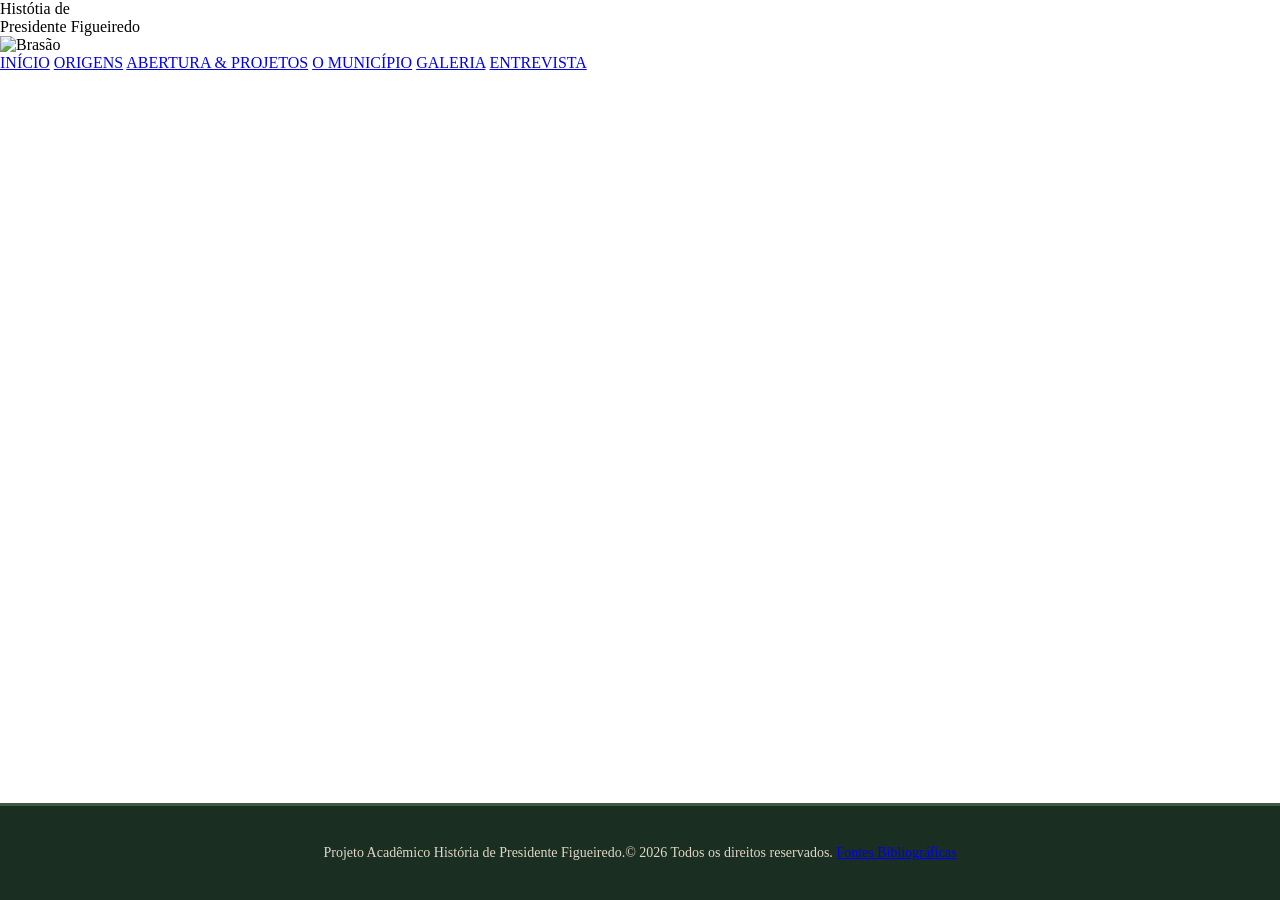
==== pages/abertura_projetos.html @ 4dc29504 "Criação_do_Projeto" ====
<!DOCTYPE html>
<html lang="pt-br">
<head>
    <meta charset="UTF-8">
    <meta name="viewport" content="width=device-width, initial-scale=1.0">
    <title>História PF</title>
    <link rel="stylesheet" href="/css/style.css">
</head>
<body>
    
    <!-- inicio da pagina -->
    <header>
        <div class="texto-topo1">Histótia de</div>
        <div class="texto-topo2">Presidente Figueiredo</div>
        <img class="Brasão-cidade" src="#" alt="Brasão">
        <div class="nav-topbar">
            <a href="/index.html">INÍCIO</a>
            <a href="/pages/origens.html">ORIGENS</a>
            <a class="active" href="#abertura_projetos">ABERTURA & PROJETOS</a>
            <a href="/pages/municipio.html">O MUNICÍPIO</a>
            <a href="/pages/galeria.html">GALERIA</a>
            <a href="/pages/entrevista.html">ENTREVISTA</a>
        </div>
    </header>

    <!--continuação do conteudo-->
    <main class="main-container">

    </main>
    
    <!--rodapé-->
    <footer class="footer-copyright">
        <div class="footer-conteudo">
            <p>Projeto Acadêmico História de Presidente Figueiredo.&copy; 2026 Todos os direitos reservados. <a href="/pages/bibliografia.html" target="_blank">Fontes Bibliográficas</a></p>
        </div>
    </footer>

</body>
</html>
---- css/style.css ----
body {
    margin: 0;
    display: flex;
    flex-direction: column;
    min-height: 100vh;
}

.main-container {
    flex: 1;
    padding: 1px;
}
.footer-copyright {
    background-color: #1a2e22;
    color: #e0d7c6;           
    padding: 5px 0;
    font-family: 'Georgia', serif;
    font-size: 14px;
    border-top: 3px solid #3d5a45;
    
}

.footer-conteudo {
   background-color: #1a2e22;
    color: #e0d7c6;
    padding: 20px;
    text-align: center;
}
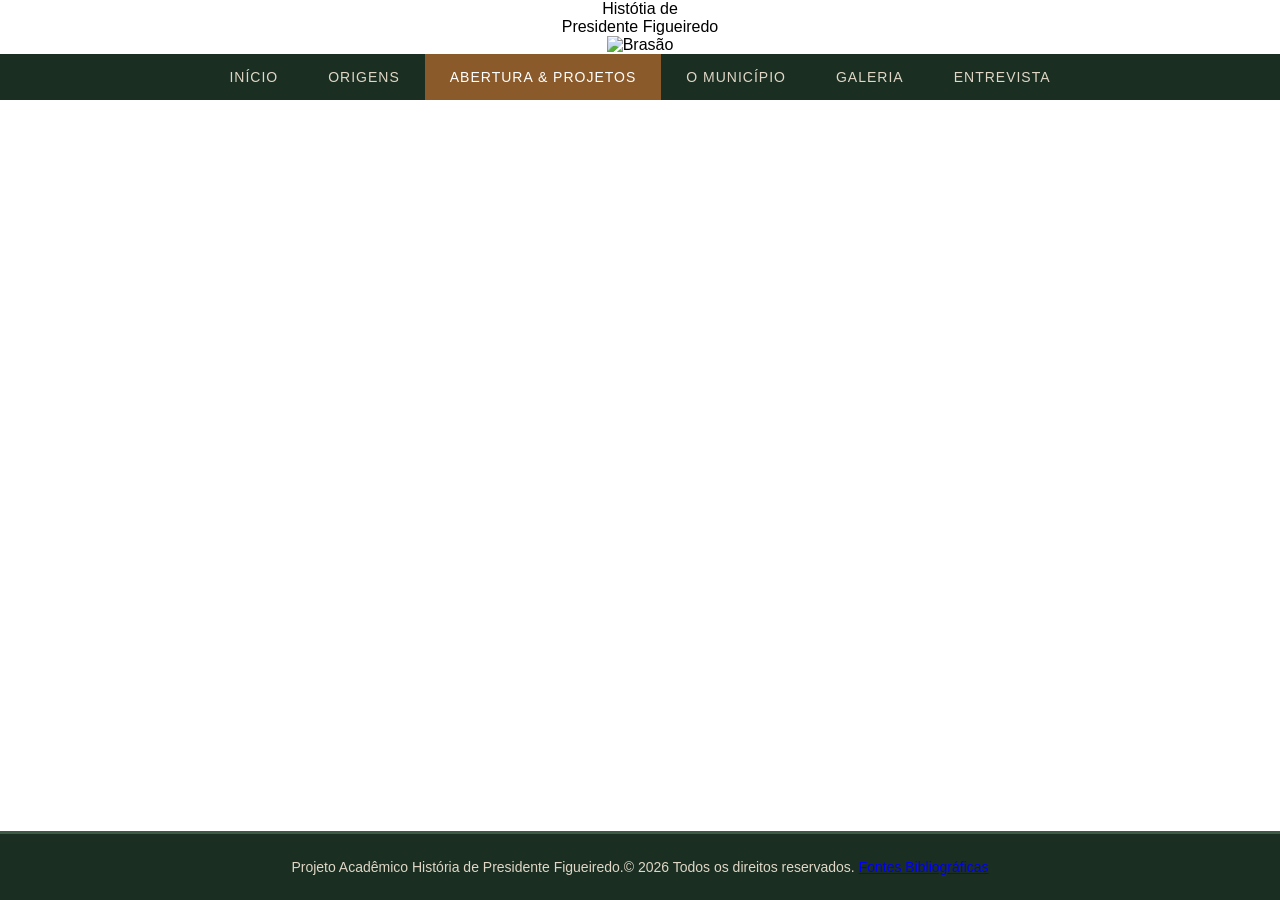
==== commit 068e5126: "alteração de todo o header e atualização no css" ====
--- a/pages/abertura_projetos.html
+++ b/pages/abertura_projetos.html
@@ -9,18 +9,21 @@
 <body>
     
     <!-- inicio da pagina -->
-    <header>
+    <header class="header-container">
+        
         <div class="texto-topo1">Histótia de</div>
         <div class="texto-topo2">Presidente Figueiredo</div>
         <img class="Brasão-cidade" src="#" alt="Brasão">
-        <div class="nav-topbar">
-            <a href="/index.html">INÍCIO</a>
-            <a href="/pages/origens.html">ORIGENS</a>
-            <a class="active" href="#abertura_projetos">ABERTURA & PROJETOS</a>
-            <a href="/pages/municipio.html">O MUNICÍPIO</a>
-            <a href="/pages/galeria.html">GALERIA</a>
-            <a href="/pages/entrevista.html">ENTREVISTA</a>
-        </div>
+        <nav class="barra-navegacao">
+            <ul class="links-paginas">
+                <li><a href="/index.html">INÍCIO</a></li>
+                <li><a href="/pages/origens.html">ORIGENS</a></li>
+                <li><a class="active" href="#A&P">ABERTURA & PROJETOS</a></li>
+                <li><a href="/pages/municipio.html">O MUNICÍPIO</a></li>
+                <li><a href="/pages/galeria.html">GALERIA</a></li>
+                <li><a href="/pages/entrevista.html">ENTREVISTA</a></li>
+            </ul>
+        </nav>
     </header>
 
     <!--continuação do conteudo-->
--- a/css/style.css
+++ b/css/style.css
@@ -1,9 +1,59 @@
+* {
+    margin: 0;
+    padding: 0;
+    box-sizing: border-box;
+    font-family: 'Segoe UI', Tahoma, Geneva, Verdana, sans-serif;
+}
+
 body {
     margin: 0;
     display: flex;
     flex-direction: column;
     min-height: 100vh;
 }
+
+/* header */
+.header-container {
+    text-align: center;
+}
+.barra-navegacao {
+    background-color: #1a2e22;
+    padding: 0;
+    width: 100%;
+}
+
+.links-paginas {
+    
+    list-style: none;
+    margin: 0;
+    padding: 0;
+    display: flex;
+    justify-content: center;
+    align-items: center;
+}
+
+.links-paginas li a {
+    display: block;
+    padding: 15px 25px;
+    color: #e0d7c6;
+    text-decoration: none;
+    font-family: 'Segoe UI', Arial, sans-serif;
+    font-weight: 500;
+    font-size: 14px;
+    letter-spacing: 1px;
+    transition: background 0.3s, color 0.3s;
+}
+
+.links-paginas li a:hover {
+    background-color: #2d4a36;
+    color: #ffffff;
+}
+
+.active {
+    background-color: #8b5a2b !important;
+    color: #ffffff !important;
+}
+
 
 .main-container {
     flex: 1;
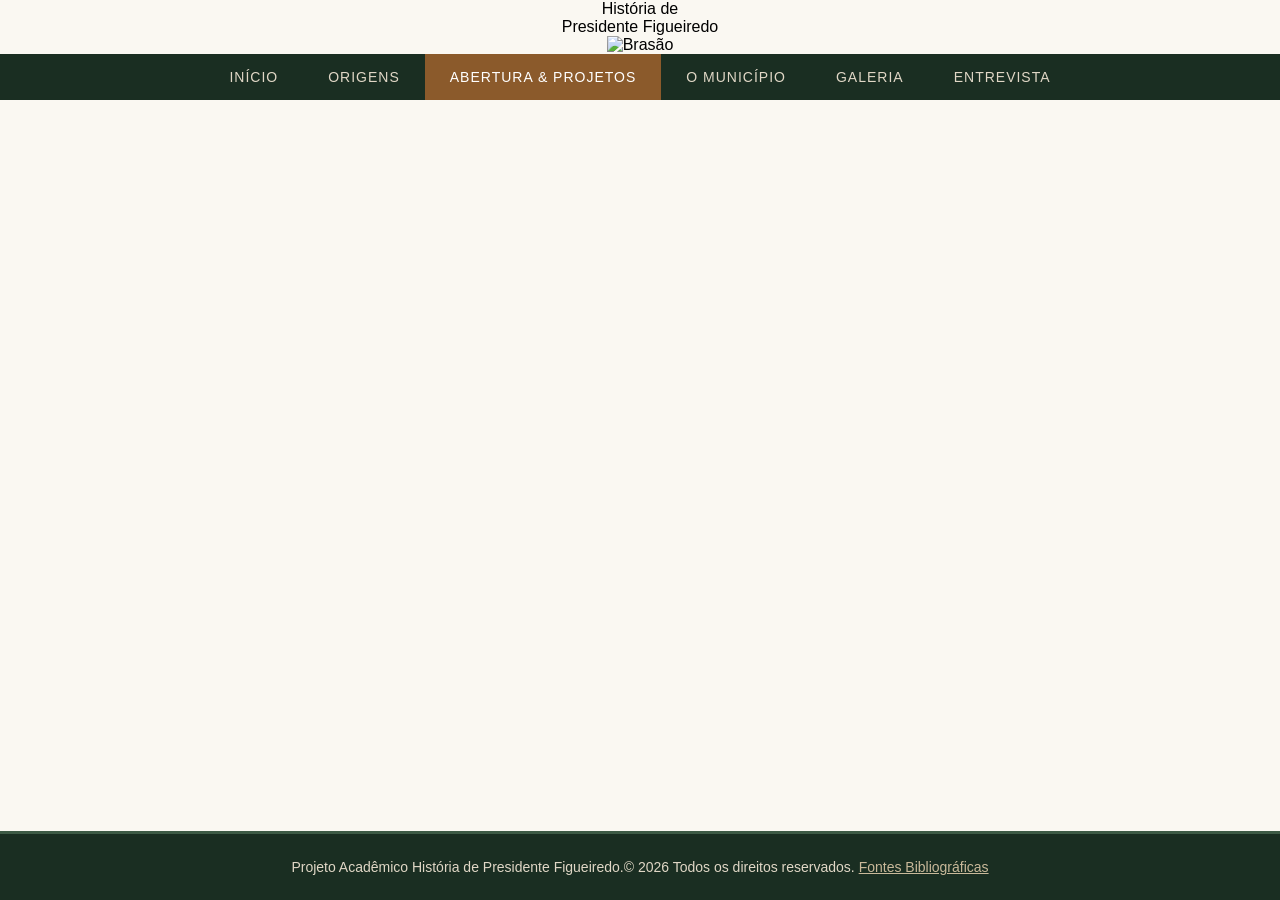
==== commit de8f163f: "modificação do html, e comentarios" ====
--- a/pages/abertura_projetos.html
+++ b/pages/abertura_projetos.html
@@ -11,7 +11,7 @@
     <!-- inicio da pagina -->
     <header class="header-container">
         
-        <div class="texto-topo1">Histótia de</div>
+        <div class="texto-topo1">História de</div>
         <div class="texto-topo2">Presidente Figueiredo</div>
         <img class="Brasão-cidade" src="#" alt="Brasão">
         <nav class="barra-navegacao">
--- a/css/style.css
+++ b/css/style.css
@@ -5,17 +5,27 @@
     font-family: 'Segoe UI', Tahoma, Geneva, Verdana, sans-serif;
 }
 
+:root {
+    --bg-color: #FAF8F2;
+    --text-dark: #1A1A1A;
+    --line-color: #384C3E;
+    --icon-bg: #E3D1BA;
+    --node-inner: #A4694D;
+}
+
 body {
     margin: 0;
     display: flex;
     flex-direction: column;
     min-height: 100vh;
-}
-
-/* header */
+    background-color: var(--bg-color);
+}
+
+/* ── HEADER ── */
 .header-container {
     text-align: center;
 }
+
 .barra-navegacao {
     background-color: #1a2e22;
     padding: 0;
@@ -23,7 +33,6 @@
 }
 
 .links-paginas {
-    
     list-style: none;
     margin: 0;
     padding: 0;
@@ -37,7 +46,6 @@
     padding: 15px 25px;
     color: #e0d7c6;
     text-decoration: none;
-    font-family: 'Segoe UI', Arial, sans-serif;
     font-weight: 500;
     font-size: 14px;
     letter-spacing: 1px;
@@ -54,24 +62,316 @@
     color: #ffffff !important;
 }
 
-
+/* ── MAIN ── */
 .main-container {
     flex: 1;
-    padding: 1px;
-}
+}
+
+/* ── HERO ── */
+.secao-inicial {
+    background-image: url('/img/imagem-cidade.jpeg');
+    background-size: cover;
+    background-position: center;
+    background-attachment: fixed;
+    min-height: 500px;
+    position: relative;
+    color: #ffffff;
+}
+
+.overlay {
+    background-color: rgba(0, 0, 0, 0.5);
+    width: 100%;
+    height: 100%;
+    min-height: 500px;
+    display: flex;
+    align-items: center;
+    justify-content: center;
+}
+
+.conteudo-secao {
+    text-align: center;
+    max-width: 800px;
+    padding: 20px;
+}
+
+.conteudo-secao h1 {
+    font-family: 'Georgia', serif;
+    font-size: 3rem;
+    margin-bottom: 10px;
+    letter-spacing: 2px;
+}
+
+.subtitulo {
+    font-size: 1.8rem;
+    font-weight: 300;
+    margin-bottom: 20px;
+}
+
+.descricao {
+    font-size: 1.1rem;
+    line-height: 1.6;
+    margin-bottom: 30px;
+    font-style: italic;
+}
+
+.botao-tour {
+    display: inline-block;
+    padding: 15px 35px;
+    background-color: #e0d7c6;
+    color: #1a2e22;
+    font-weight: bold;
+    border: none;
+    border-radius: 5px;
+    cursor: pointer;
+    transition: transform 0.3s, background 0.3s;
+}
+
+.botao-tour:hover {
+    background-color: #ffffff;
+    transform: scale(1.05);
+}
+
+/* ── SEÇÃO INTRO + LINHA DO TEMPO ── */
+.introducao-container {
+    display: flex;
+    flex-direction: row;
+    align-items: stretch;
+    gap: 0;
+    background-color: var(--bg-color);
+    padding: 40px 30px;
+    max-width: 1400px;
+    margin: 0 auto;
+    width: 100%;
+}
+
+/* Coluna 1 – Mapa */
+.mapa-img {
+    width: 29%;
+    flex-shrink: 0;
+    object-fit: contain;
+    align-self: center;
+}
+
+/* Coluna 2 – Texto */
+.bloco-texto {
+    flex: 1;
+    min-width: 0;
+    padding: 0 30px;
+    display: flex;
+    flex-direction: column;
+    justify-content: center;
+    border-left: 2px solid #d4c9b0;
+    border-right: 2px solid #d4c9b0;
+}
+
+.bloco-texto h2 {
+    font-family: 'Georgia', serif;
+    font-size: 1.6rem;
+    color: var(--line-color);
+    margin-bottom: 14px;
+}
+
+.bloco-texto p {
+    font-size: 0.95rem;
+    line-height: 1.75;
+    color: #3a3a3a;
+}
+
+/* Coluna 3 – Timeline */
+.timeline-container {
+    flex-shrink: 0;
+    width: 420px;
+    padding: 20px 20px 20px 30px;
+    display: flex;
+    flex-direction: column;
+    justify-content: center;
+    align-items: flex-start;
+    background-color: var(--bg-color);
+    color: var(--text-dark);
+}
+
+.timeline-title {
+    font-family: 'Georgia', serif;
+    font-size: 1.1rem;
+    font-weight: bold;
+    margin-bottom: 28px;
+    color: var(--line-color);
+}
+
+/* Linha do tempo – horizontal */
+.timeline {
+    display: flex;
+    flex-direction: row;
+    justify-content: space-between;
+    align-items: flex-start;
+    position: relative;
+    width: 100%;
+    padding-top: 0;
+}
+
+/* Linha conectora horizontal */
+.timeline-line {
+    position: absolute;
+    top: 40px;
+    left: 40px;
+    right: 40px;
+    width: auto;
+    height: 3px;
+    background-color: var(--line-color);
+    z-index: 1;
+}
+
+/* Cada item */
+.timeline-item {
+    display: flex;
+    flex-direction: column;
+    align-items: center;
+    position: relative;
+    z-index: 2;
+    width: 80px;
+    text-align: center;
+}
+
+/* Ícone circular */
+.timeline-icon {
+    width: 80px;
+    height: 80px;
+    background-color: var(--icon-bg);
+    border-radius: 50%;
+    display: flex;
+    justify-content: center;
+    align-items: center;
+    font-size: 32px;
+    flex-shrink: 0;
+    margin-bottom: 12px;
+}
+
+/* Nó na linha */
+.timeline-node {
+    width: 14px;
+    height: 14px;
+    background-color: var(--node-inner);
+    border: 4px solid var(--bg-color);
+    box-shadow: 0 0 0 3px var(--line-color);
+    border-radius: 50%;
+    margin-bottom: 12px;
+}
+
+/* Texto abaixo do nó */
+.timeline-content {
+    display: flex;
+    flex-direction: column;
+    align-items: center;
+}
+
+.timeline-date {
+    font-weight: bold;
+    font-size: 13px;
+    margin-bottom: 4px;
+    color: var(--line-color);
+}
+
+.timeline-text {
+    font-size: 12px;
+    line-height: 1.3;
+    color: #555;
+}
+
+/* ── FOOTER ── */
 .footer-copyright {
     background-color: #1a2e22;
-    color: #e0d7c6;           
+    color: #e0d7c6;
     padding: 5px 0;
     font-family: 'Georgia', serif;
     font-size: 14px;
     border-top: 3px solid #3d5a45;
-    
 }
 
 .footer-conteudo {
-   background-color: #1a2e22;
-    color: #e0d7c6;
     padding: 20px;
     text-align: center;
-}+}
+
+.footer-conteudo a {
+    color: #c9b99a;
+    text-decoration: underline;
+}
+
+/* ── RESPONSIVIDADE ── */
+@media (max-width: 1024px) {
+    .timeline-container {
+        width: 360px;
+    }
+}
+
+@media (max-width: 768px) {
+    .introducao-container {
+        flex-direction: column;
+        align-items: center;
+        padding: 30px 20px;
+        gap: 30px;
+    }
+
+    .mapa-img {
+        width: 180px;
+    }
+
+    .bloco-texto {
+        border-left: none;
+        border-right: none;
+        border-top: 2px solid #d4c9b0;
+        border-bottom: 2px solid #d4c9b0;
+        padding: 20px 0;
+    }
+
+    .timeline-container {
+        width: 100%;
+        padding: 0;
+        align-items: center;
+    }
+
+    .timeline-title {
+        text-align: center;
+    }
+
+    .timeline-line {
+        top: 40px;
+        left: 40px;
+        right: 40px;
+    }
+
+    .conteudo-secao h1 {
+        font-size: 2rem;
+    }
+
+    .subtitulo {
+        font-size: 1.3rem;
+    }
+}
+
+@media (max-width: 480px) {
+    .links-paginas {
+        flex-wrap: wrap;
+    }
+
+    .links-paginas li a {
+        padding: 10px 12px;
+        font-size: 12px;
+    }
+
+    .timeline-item {
+        width: 60px;
+    }
+
+    .timeline-icon {
+        width: 60px;
+        height: 60px;
+        font-size: 24px;
+    }
+
+    .timeline-line {
+        top: 30px;
+        left: 30px;
+        right: 30px;
+    }
+}
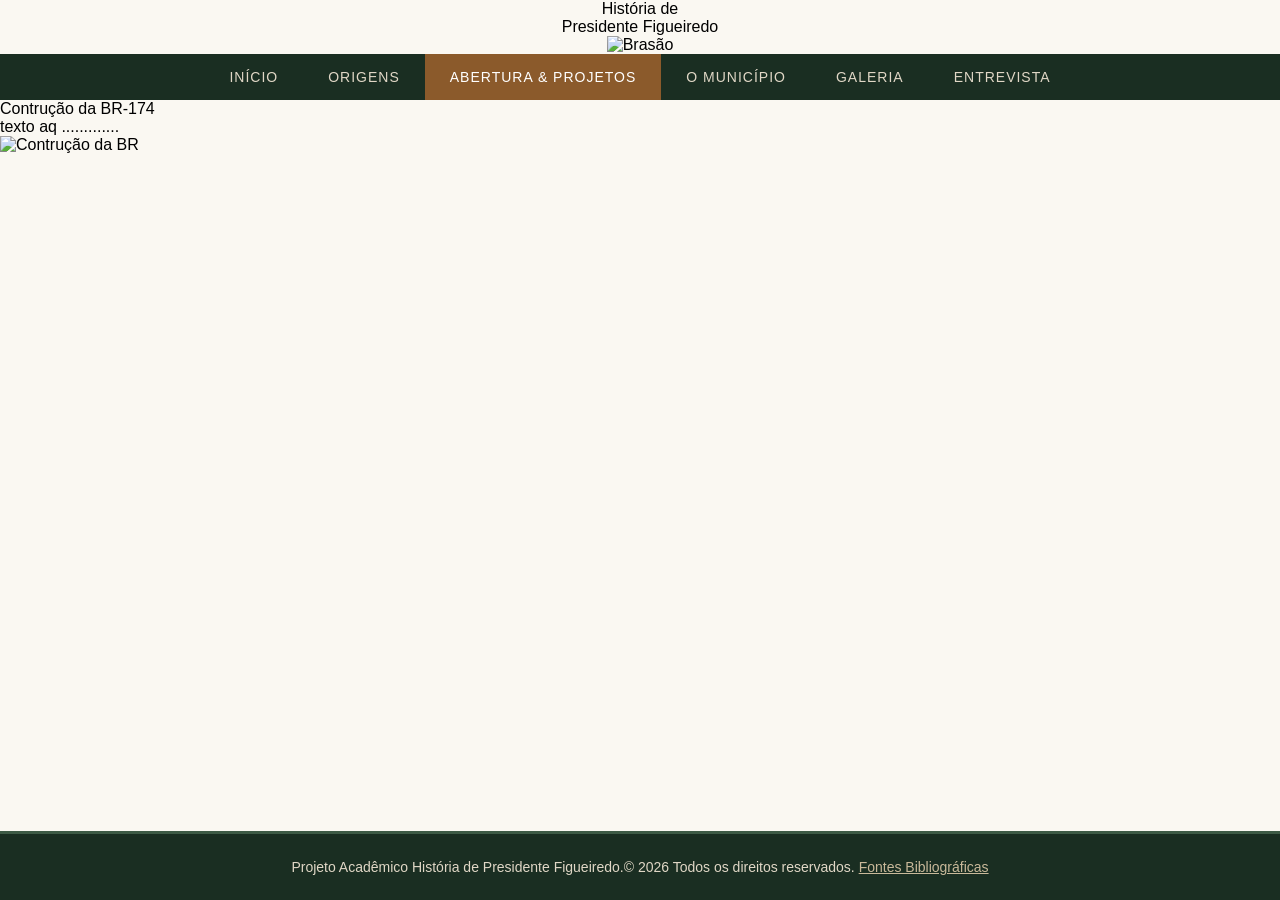
==== commit cfc70430: "modificação index e origens" ====
--- a/pages/abertura_projetos.html
+++ b/pages/abertura_projetos.html
@@ -1,16 +1,18 @@
 <!DOCTYPE html>
 <html lang="pt-br">
+
 <head>
     <meta charset="UTF-8">
     <meta name="viewport" content="width=device-width, initial-scale=1.0">
     <title>História PF</title>
     <link rel="stylesheet" href="/css/style.css">
 </head>
+
 <body>
-    
+
     <!-- inicio da pagina -->
     <header class="header-container">
-        
+
         <div class="texto-topo1">História de</div>
         <div class="texto-topo2">Presidente Figueiredo</div>
         <img class="Brasão-cidade" src="#" alt="Brasão">
@@ -28,15 +30,21 @@
 
     <!--continuação do conteudo-->
     <main class="main-container">
+        <div class="origens-contrucao">
+            <p class="origens-subtitulo-construcao">Contrução da BR-174</p>
+            <p class="origens-texto-construcao">texto aq .............</p>
+            <img src="#" alt="Contrução da BR">
+        </div>
+    </main>
 
-    </main>
-    
     <!--rodapé-->
     <footer class="footer-copyright">
         <div class="footer-conteudo">
-            <p>Projeto Acadêmico História de Presidente Figueiredo.&copy; 2026 Todos os direitos reservados. <a href="/pages/bibliografia.html" target="_blank">Fontes Bibliográficas</a></p>
+            <p>Projeto Acadêmico História de Presidente Figueiredo.&copy; 2026 Todos os direitos reservados. <a
+                    href="/pages/bibliografia.html" target="_blank">Fontes Bibliográficas</a></p>
         </div>
     </footer>
 
 </body>
+
 </html>
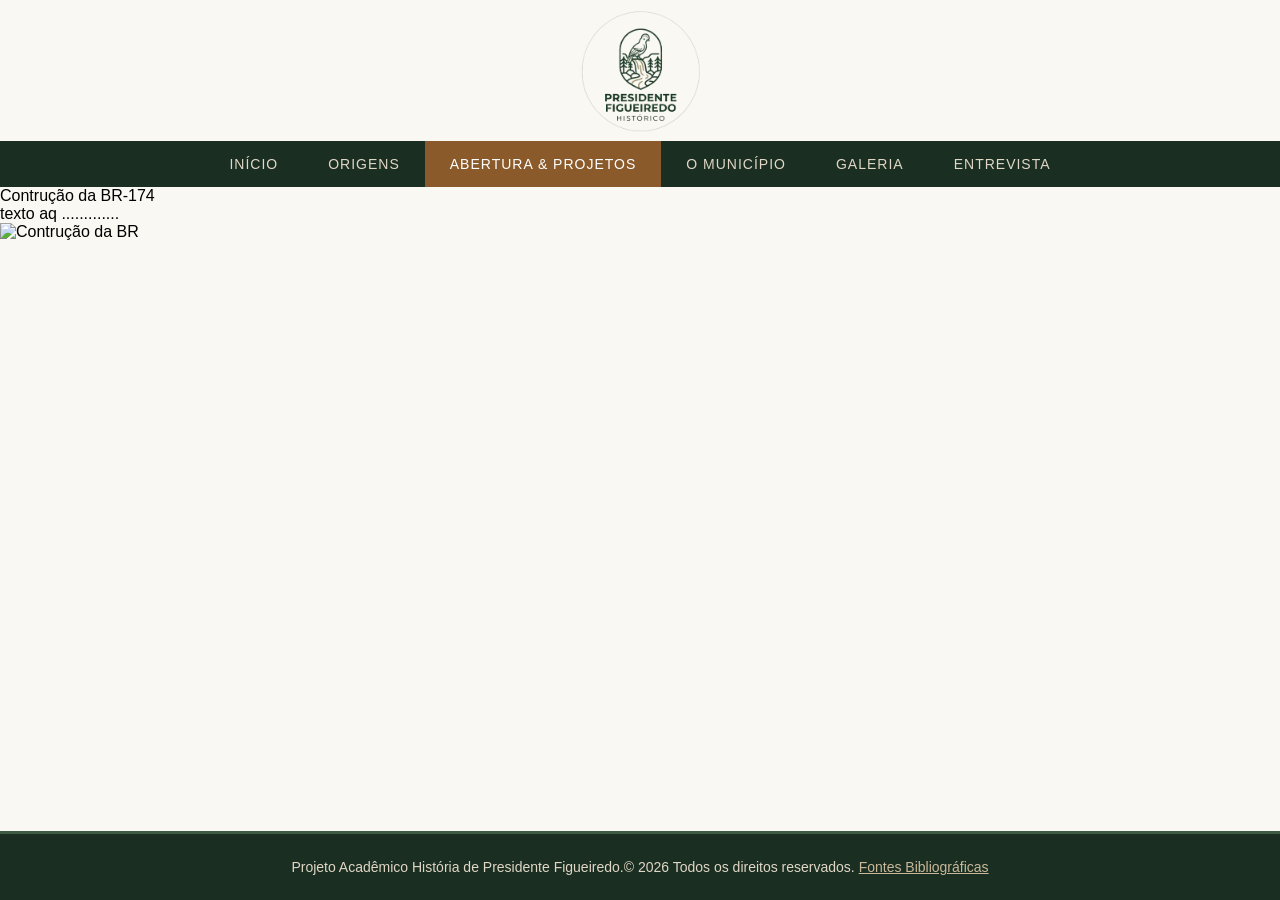
==== commit 86fdf5cb: "alteração header, link e navs. Logo adicinonada" ====
--- a/pages/abertura_projetos.html
+++ b/pages/abertura_projetos.html
@@ -5,6 +5,7 @@
     <meta charset="UTF-8">
     <meta name="viewport" content="width=device-width, initial-scale=1.0">
     <title>História PF</title>
+    <link rel="icon" type="logo" href="/img/galo,logomini.png">
     <link rel="stylesheet" href="/css/style.css">
 </head>
 
@@ -13,20 +14,30 @@
     <!-- inicio da pagina -->
     <header class="header-container">
 
-        <div class="texto-topo1">História de</div>
-        <div class="texto-topo2">Presidente Figueiredo</div>
-        <img class="Brasão-cidade" src="#" alt="Brasão">
-        <nav class="barra-navegacao">
-            <ul class="links-paginas">
-                <li><a href="/index.html">INÍCIO</a></li>
-                <li><a href="/pages/origens.html">ORIGENS</a></li>
-                <li><a class="active" href="#A&P">ABERTURA & PROJETOS</a></li>
-                <li><a href="/pages/municipio.html">O MUNICÍPIO</a></li>
-                <li><a href="/pages/galeria.html">GALERIA</a></li>
-                <li><a href="/pages/entrevista.html">ENTREVISTA</a></li>
-            </ul>
-        </nav>
+        <div class="logo-container">
+
+            <img class="logo-site" src="/img/galo,logomax.png" alt="Logo Site">
+
+            <!--
+            <div class="texto-logo">
+                <span class="subtitulo-logo">História de</span>
+                <h1 class="titulo-logo">Presidente<br>Figueiredo</h1>
+            </div>
+            -->
+        </div>
+        
     </header>
+
+    <nav class="barra-navegacao">
+        <ul class="links-paginas">
+            <li><a href="/index.html">INÍCIO</a></li>
+            <li><a href="/pages/origens.html">ORIGENS</a></li>
+            <li><a class="active" href="#A&P">ABERTURA & PROJETOS</a></li>
+            <li><a href="/pages/municipio.html">O MUNICÍPIO</a></li>
+            <li><a href="/pages/galeria.html">GALERIA</a></li>
+            <li><a href="/pages/entrevista.html">ENTREVISTA</a></li>
+        </ul>
+    </nav>
 
     <!--continuação do conteudo-->
     <main class="main-container">
--- a/css/style.css
+++ b/css/style.css
@@ -22,6 +22,17 @@
 }
 
 /* ── HEADER ── */
+
+.logo-container {
+    display: flex;
+    align-items: center;
+    justify-content: center;
+}
+
+.logo-site {
+    width: 11%;
+}
+
 .header-container {
     text-align: center;
 }
@@ -30,6 +41,9 @@
     background-color: #1a2e22;
     padding: 0;
     width: 100%;
+    position: sticky;
+    top: 0;
+    z-index: 1000;
 }
 
 .links-paginas {
@@ -69,7 +83,7 @@
 
 /* ── HERO ── */
 .secao-inicial {
-    background-image: url('/img/imagem-cidade.jpeg');
+    background-image: url('/img/construcaobr.jpg');
     background-size: cover;
     background-position: center;
     background-attachment: fixed;
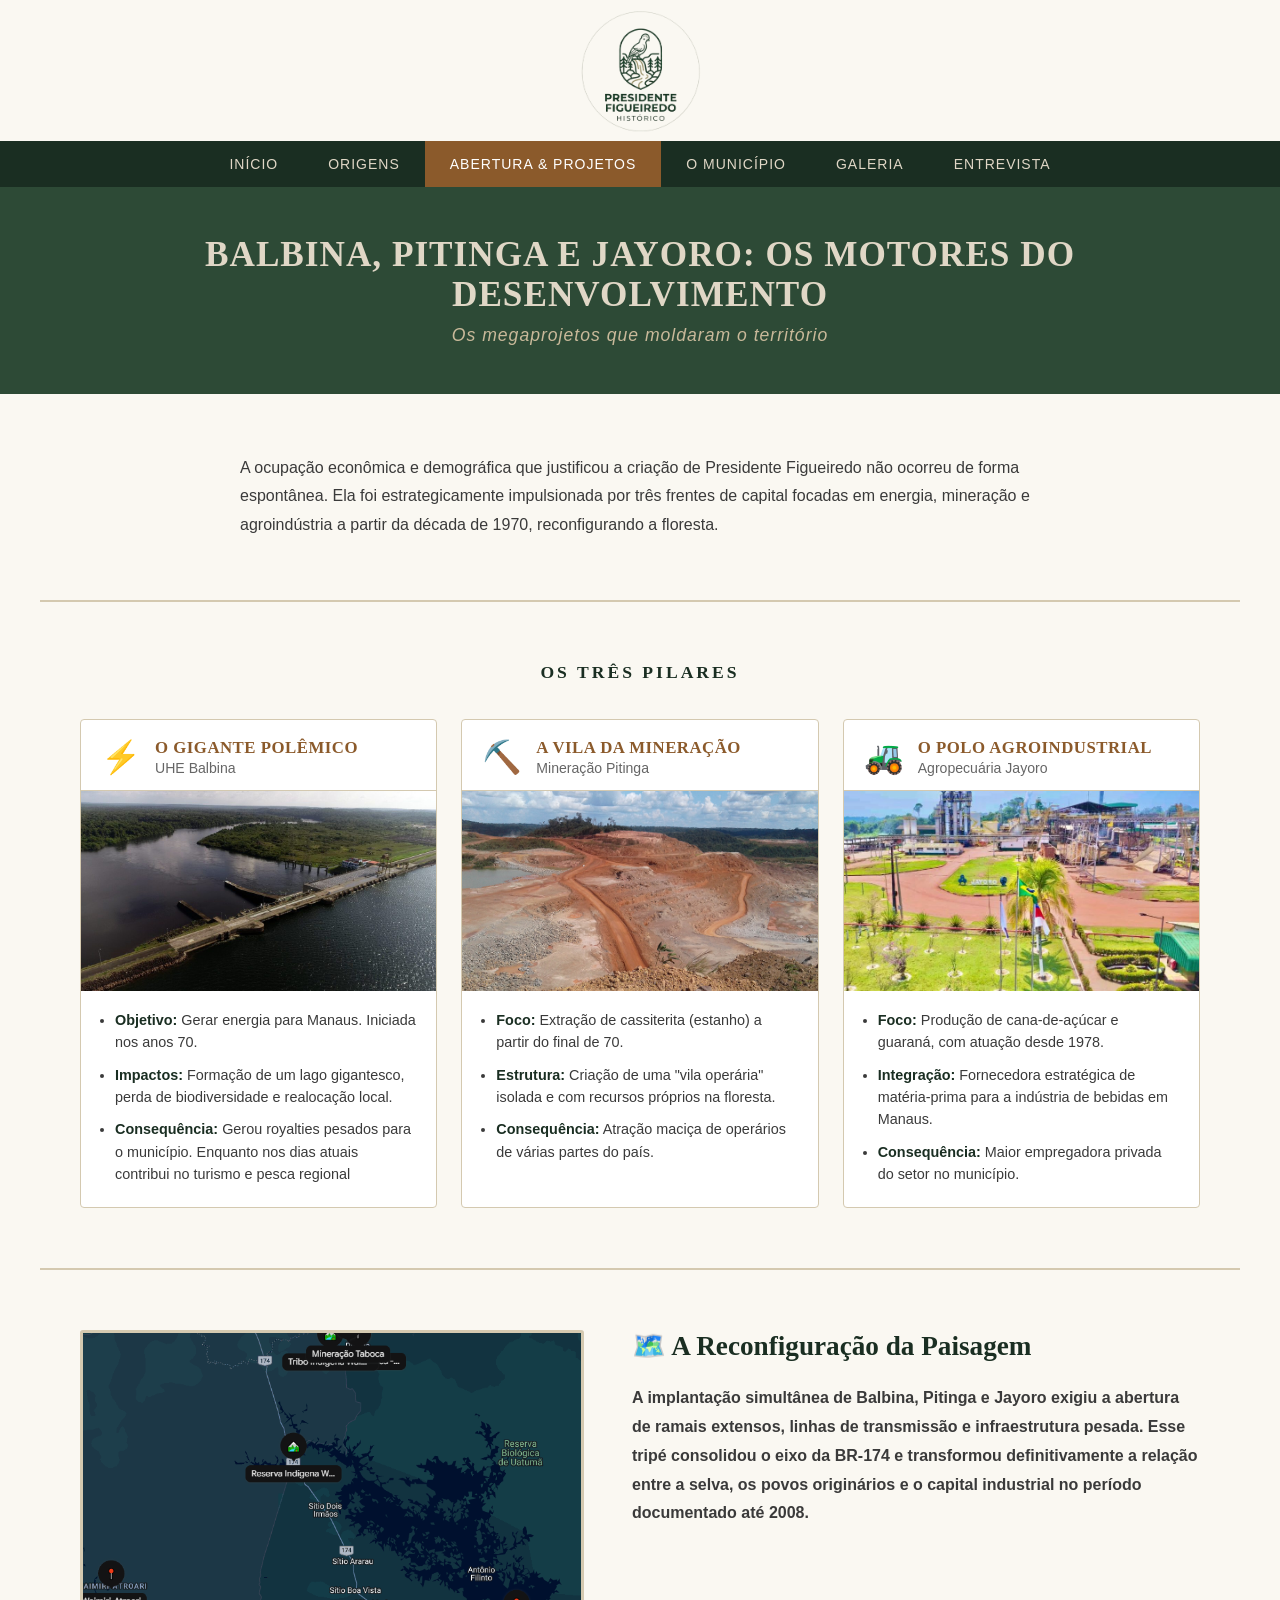
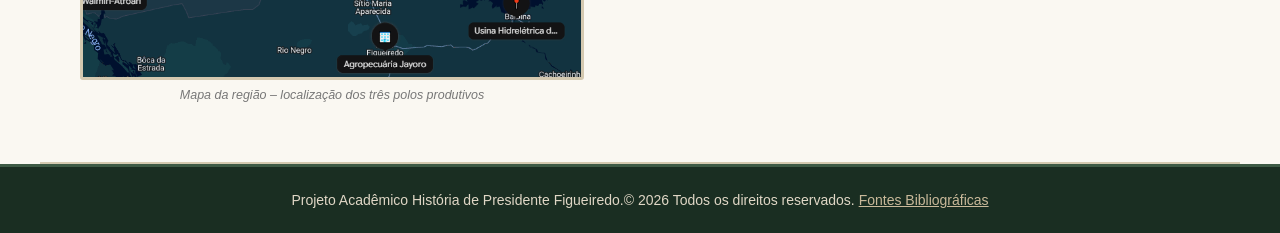
==== commit e536124f: "edição das pgs e mudanças no codigo e comentarios" ====
--- a/pages/abertura_projetos.html
+++ b/pages/abertura_projetos.html
@@ -4,30 +4,21 @@
 <head>
     <meta charset="UTF-8">
     <meta name="viewport" content="width=device-width, initial-scale=1.0">
-    <title>História PF</title>
+    <title>PF Histórico</title>
     <link rel="icon" type="logo" href="/img/galo,logomini.png">
     <link rel="stylesheet" href="/css/style.css">
 </head>
 
 <body>
 
-    <!-- inicio da pagina -->
+    <!-- ── HEADER (não alterar) ── -->
     <header class="header-container">
-
         <div class="logo-container">
-
             <img class="logo-site" src="/img/galo,logomax.png" alt="Logo Site">
-
-            <!--
-            <div class="texto-logo">
-                <span class="subtitulo-logo">História de</span>
-                <h1 class="titulo-logo">Presidente<br>Figueiredo</h1>
-            </div>
-            -->
         </div>
-        
     </header>
 
+    <!-- ── NAV (não alterar) ── -->
     <nav class="barra-navegacao">
         <ul class="links-paginas">
             <li><a href="/index.html">INÍCIO</a></li>
@@ -39,23 +30,129 @@
         </ul>
     </nav>
 
-    <!--continuação do conteudo-->
     <main class="main-container">
-        <div class="origens-contrucao">
-            <p class="origens-subtitulo-construcao">Contrução da BR-174</p>
-            <p class="origens-texto-construcao">texto aq .............</p>
-            <img src="#" alt="Contrução da BR">
-        </div>
+
+        <section class="ap-hero">
+            <div class="ap-hero-conteudo">
+                <h1>Balbina, Pitinga e Jayoro: Os Motores do Desenvolvimento</h1>
+                <p class="ap-hero-sub">Os megaprojetos que moldaram o território</p>
+            </div>
+        </section>
+
+        <section class="ap-secao ap-intro">
+            <div class="ap-intro-texto">
+                <p>
+                    A ocupação econômica e demográfica que justificou a criação de Presidente Figueiredo
+                    não ocorreu de forma espontânea. Ela foi estrategicamente impulsionada por três frentes
+                    de capital focadas em energia, mineração e agroindústria a partir da década de 1970,
+                    reconfigurando a floresta.
+                </p>
+            </div>
+        </section>
+
+        <section class="ap-secao ap-pilares">
+            <h2 class="ap-pilares-titulo">Os Três Pilares</h2>
+
+            <div class="ap-cards-grid">
+
+                <article class="ap-card">
+                    <div class="ap-card-cabecalho">
+                        <span class="ap-card-icone">⚡</span>
+                        <div>
+                            <h3 class="ap-card-titulo">O Gigante Polêmico</h3>
+                            <p class="ap-card-subtitulo">UHE Balbina</p>
+                        </div>
+                    </div>
+
+                    <div class="ap-card-foto-placeholder" aria-label="Foto da Barragem de Balbina">
+                        <img src="/img/uhebalbina.jpg" alt="Foto da Barragem de Balbina" class="ap-card-img">
+                    </div>
+
+                    <ul class="ap-card-lista">
+                        <li><strong>Objetivo:</strong> Gerar energia para Manaus. Iniciada nos anos 70.</li>
+                        <li><strong>Impactos:</strong> Formação de um lago gigantesco, perda de biodiversidade e realocação local.</li>
+                        <li><strong>Consequência:</strong> Gerou royalties pesados para o município. Enquanto nos dias atuais contribui no turismo e pesca regional</li>
+                    </ul>
+                </article>
+
+                <article class="ap-card">
+                    <div class="ap-card-cabecalho">
+                        <span class="ap-card-icone">⛏️</span>
+                        <div>
+                            <h3 class="ap-card-titulo">A Vila da Mineração</h3>
+                            <p class="ap-card-subtitulo">Mineração Pitinga</p>
+                        </div>
+                    </div>
+
+                    <div class="ap-card-foto-placeholder" aria-label="Foto da Mineração Pitinga">
+                        <img src="/img/pitinga-am-antonio-lopes-sema.jpg" alt="Foto da Mineração Pitinga" class="ap-card-img">
+                    </div>
+
+                    <ul class="ap-card-lista">
+                        <li><strong>Foco:</strong> Extração de cassiterita (estanho) a partir do final de 70.</li>
+                        <li><strong>Estrutura:</strong> Criação de uma "vila operária" isolada e com recursos próprios na floresta.</li>
+                        <li><strong>Consequência:</strong> Atração maciça de operários de várias partes do país.</li>
+                    </ul>
+                </article>
+
+                <article class="ap-card">
+                    <div class="ap-card-cabecalho">
+                        <span class="ap-card-icone">🚜</span>
+                        <div>
+                            <h3 class="ap-card-titulo">O Polo Agroindustrial</h3>
+                            <p class="ap-card-subtitulo">Agropecuária Jayoro</p>
+                        </div>
+                    </div>
+
+                    <div class="ap-card-foto-placeholder" aria-label="Foto da Agropecuária Jayoro">
+                        <img src="/img/jayoro.jfif" alt="Foto da Agropecuária Jayoro" class="ap-card-img">
+                    </div>
+
+                    <ul class="ap-card-lista">
+                        <li><strong>Foco:</strong> Produção de cana-de-açúcar e guaraná, com atuação desde 1978.</li>
+                        <li><strong>Integração:</strong> Fornecedora estratégica de matéria-prima para a indústria de bebidas em Manaus.</li>
+                        <li><strong>Consequência:</strong> Maior empregadora privada do setor no município.</li>
+                    </ul>
+                </article>
+
+            </div>
+        </section>
+
+        <section class="ap-secao ap-territorio">
+            <div class="ap-territorio-flex">
+
+                <div class="ap-territorio-mapa">
+                    <img src="/img/mpgeopf.png" alt="Mapa da região com os três polos marcados" class="ap-mapa-img">
+                    <p class="ap-mapa-legenda">Mapa da região – localização dos três polos produtivos</p>
+                </div>
+
+                <div class="ap-territorio-texto">
+                    <h2 class="ap-territorio-titulo">🗺️ A Reconfiguração da Paisagem</h2>
+                    <p>
+                        A implantação simultânea de Balbina, Pitinga e Jayoro exigiu a abertura de ramais extensos,
+                        linhas de transmissão e infraestrutura pesada. Esse tripé consolidou o eixo da BR-174 e
+                        transformou definitivamente a relação entre a selva, os povos originários e o capital
+                        industrial no período documentado até 2008.
+                    </p>
+                </div>
+
+            </div>
+        </section>
+
+        <!-- SEÇÃO EXTRA (reservada para futuras atualizações)
+
+        <section class="ap-secao">
+            
+        </section>
+        -->
+
     </main>
 
-    <!--rodapé-->
     <footer class="footer-copyright">
         <div class="footer-conteudo">
-            <p>Projeto Acadêmico História de Presidente Figueiredo.&copy; 2026 Todos os direitos reservados. <a
-                    href="/pages/bibliografia.html" target="_blank">Fontes Bibliográficas</a></p>
+            <p>Projeto Acadêmico História de Presidente Figueiredo.&copy; 2026 Todos os direitos reservados. <a href="/pages/bibliografia.html" target="_blank">Fontes Bibliográficas</a></p>
         </div>
     </footer>
 
 </body>
-
-</html>+</html>
--- a/css/style.css
+++ b/css/style.css
@@ -20,8 +20,6 @@
     min-height: 100vh;
     background-color: var(--bg-color);
 }
-
-/* ── HEADER ── */
 
 .logo-container {
     display: flex;
@@ -76,17 +74,15 @@
     color: #ffffff !important;
 }
 
-/* ── MAIN ── */
 .main-container {
     flex: 1;
 }
 
-/* ── HERO ── */
 .secao-inicial {
     background-image: url('/img/construcaobr.jpg');
     background-size: cover;
     background-position: center;
-    background-attachment: fixed;
+    background-attachment: scroll;
     min-height: 500px;
     position: relative;
     color: #ffffff;
@@ -226,9 +222,9 @@
 /* Linha conectora horizontal */
 .timeline-line {
     position: absolute;
-    top: 40px;
+    top: 99px;
     left: 40px;
-    right: 40px;
+    right: -62px;
     width: auto;
     height: 3px;
     background-color: var(--line-color);
@@ -291,7 +287,6 @@
     color: #555;
 }
 
-/* ── FOOTER ── */
 .footer-copyright {
     background-color: #1a2e22;
     color: #e0d7c6;
@@ -349,7 +344,7 @@
     }
 
     .timeline-line {
-        top: 40px;
+        top: 99px;
         left: 40px;
         right: 40px;
     }
@@ -384,8 +379,1737 @@
     }
 
     .timeline-line {
-        top: 30px;
+        top: 79px;
         left: 30px;
         right: 30px;
     }
 }
+
+
+/* municipio.html Prefixo: .mun- */
+
+:root {
+    --mun-verde-escuro : #1a2e22;
+    --mun-verde-medio  : #2d4a36;
+    --mun-marrom       : #8b5a2b;
+    --mun-creme        : #e0d7c6;
+    --mun-borda        : #d4c9b0;
+    --mun-card-bg      : #ffffff;
+    --mun-grafico-barra: #384C3E;
+    --mun-bg-turismo   : url('#');
+}
+
+/* hero */
+.mun-hero {
+    background-color: var(--mun-verde-medio);
+    background-size: cover;
+    background-position: center;
+    position: relative;
+}
+
+.mun-hero-overlay {
+    background-color: var(--mun-verde-medio);
+    padding: 60px 20px;
+    display: flex;
+    align-items: center;
+    justify-content: center;
+}
+
+.mun-hero-conteudo {
+    text-align: center;
+    max-width: 860px;
+}
+
+.mun-hero-conteudo h1 {
+    font-family: 'Georgia', serif;
+    font-size: 2.4rem;
+    font-weight: bold;
+    color: var(--mun-creme);
+    letter-spacing: 2px;
+    text-transform: uppercase;
+    margin-bottom: 10px;
+}
+
+.mun-hero-sub {
+    font-size: 1.1rem;
+    font-weight: 300;
+    color: #c9b99a;
+    letter-spacing: 1px;
+}
+
+/* seção */
+.mun-secao {
+    padding: 60px 40px;
+    background-color: var(--bg-color);
+    border-bottom: 2px solid var(--mun-borda);
+    max-width: 1200px;
+    margin: 0 auto;
+    width: 100%;
+}
+
+/* Fundo alternado para seções pares */
+.mun-secao-alt {
+    background-color: #f2ede4;
+}
+
+.mun-secao-cabecalho {
+    display: flex;
+    align-items: baseline;
+    gap: 14px;
+    margin-bottom: 36px;
+    padding-bottom: 12px;
+    border-bottom: 2px solid var(--mun-borda);
+}
+
+.mun-num-secao {
+    font-family: 'Georgia', serif;
+    font-size: 2.4rem;
+    font-weight: bold;
+    color: var(--mun-marrom);
+    line-height: 1;
+    opacity: 0.7;
+}
+
+.mun-titulo-secao {
+    font-family: 'Georgia', serif;
+    font-size: 1rem;
+    font-weight: bold;
+    letter-spacing: 2px;
+    text-transform: uppercase;
+    color: var(--mun-verde-escuro);
+}
+
+.mun-secao-corpo {
+    display: flex;
+    flex-direction: column;
+    gap: 28px;
+}
+
+.mun-dois-col {
+    flex-direction: row;
+    align-items: flex-start;
+    gap: 40px;
+}
+
+.mun-col-texto {
+    flex: 1;
+    display: flex;
+    flex-direction: column;
+    gap: 14px;
+}
+
+.mun-col-texto p {
+    font-size: 0.95rem;
+    line-height: 1.75;
+    color: #3a3a3a;
+}
+
+.mun-col-midia {
+    flex: 0 0 340px;
+}
+
+.mun-bloco-titulo {
+    font-family: 'Georgia', serif;
+    font-size: 1.35rem;
+    color: var(--mun-verde-escuro);
+    margin-bottom: 6px;
+}
+
+.mun-figura {
+    display: flex;
+    flex-direction: column;
+    gap: 8px;
+}
+
+.mun-img {
+    width: 100%;
+    height: 220px;
+    object-fit: cover;
+    border: 3px solid var(--mun-borda);
+    border-radius: 3px;
+    background-color: #c8bfaf;
+}
+
+.mun-figura figcaption {
+    font-size: 0.8rem;
+    color: #777;
+    font-style: italic;
+    text-align: center;
+}
+
+.mun-texto-centro {
+    text-align: center;
+    max-width: 700px;
+    margin: 0 auto;
+    display: flex;
+    flex-direction: column;
+    gap: 10px;
+}
+
+.mun-texto-centro p {
+    font-size: 0.95rem;
+    line-height: 1.7;
+    color: #3a3a3a;
+}
+
+/* ── GRÁFICO DE BARRAS ── */
+.mun-grafico-wrap {
+    display: flex;
+    flex-direction: column;
+    align-items: center;
+    gap: 16px;
+}
+
+.mun-grafico-legenda {
+    font-size: 0.85rem;
+    font-weight: 600;
+    color: #444;
+    letter-spacing: 0.5px;
+}
+
+.mun-grafico {
+    display: flex;
+    align-items: flex-end;
+    gap: 28px;
+    height: 200px;
+    padding: 0 16px;
+    border-bottom: 2px solid #aaa;
+    border-left: 2px solid #aaa;
+}
+
+.mun-barra-grupo {
+    display: flex;
+    flex-direction: column;
+    align-items: center;
+    gap: 4px;
+    position: relative;
+}
+
+.mun-barra {
+    width: 52px;
+    height: var(--h);
+    background-color: var(--mun-grafico-barra);
+    border-radius: 3px 3px 0 0;
+    transition: opacity 0.3s;
+    min-height: 8px;
+}
+
+.mun-barra:hover {
+    opacity: 0.75;
+}
+
+.mun-barra-valor {
+    font-size: 0.75rem;
+    font-weight: 700;
+    color: #333;
+    position: absolute;
+    bottom: calc(var(--h) + 4px);
+}
+
+.mun-barra-ano {
+    font-size: 0.78rem;
+    color: #555;
+    margin-top: 6px;
+    white-space: nowrap;
+}
+
+.mun-cards-grid {
+    display: grid;
+    grid-template-columns: repeat(auto-fit, minmax(180px, 1fr));
+    gap: 20px;
+}
+
+.mun-card {
+    background-color: var(--mun-card-bg);
+    border: 1px solid var(--mun-borda);
+    border-top: 4px solid var(--mun-marrom);
+    border-radius: 4px;
+    padding: 22px 18px;
+    display: flex;
+    flex-direction: column;
+    gap: 8px;
+    transition: box-shadow 0.25s, transform 0.25s;
+}
+
+.mun-card:hover {
+    box-shadow: 0 6px 18px rgba(0,0,0,0.1);
+    transform: translateY(-3px);
+}
+
+.mun-card-icone {
+    font-size: 2rem;
+}
+
+.mun-card-titulo {
+    font-family: 'Georgia', serif;
+    font-size: 1rem;
+    font-weight: bold;
+    color: var(--mun-verde-escuro);
+    text-transform: uppercase;
+    letter-spacing: 1px;
+}
+
+.mun-card-desc {
+    font-size: 0.88rem;
+    line-height: 1.5;
+    color: #555;
+}
+
+.mun-banner-foto {
+    position: relative;
+    width: 100%;
+    height: 380px;
+    overflow: hidden;
+    border-radius: 4px;
+}
+
+.mun-banner-img {
+    width: 100%;
+    height: 100%;
+    object-fit: cover;
+    /* Placeholder enquanto a imagem real não é inserida */
+    background-color: #5a7a5e;
+    display: block;
+}
+
+.mun-banner-overlay {
+    position: absolute;
+    bottom: 0;
+    left: 0;
+    right: 0;
+    padding: 32px 36px;
+    background: linear-gradient(to top, rgba(0,0,0,0.82) 0%, rgba(0,0,0,0) 100%);
+    color: #ffffff;
+}
+
+.mun-banner-overlay h3 {
+    font-family: 'Georgia', serif;
+    font-size: 1.7rem;
+    margin-bottom: 10px;
+}
+
+.mun-banner-overlay p {
+    font-size: 0.92rem;
+    line-height: 1.65;
+    max-width: 680px;
+    color: #e8e0d4;
+}
+
+/* ── RESPONSIVIDADE – página município ── */
+@media (max-width: 900px) {
+    .mun-dois-col {
+        flex-direction: column;
+    }
+
+    .mun-col-midia {
+        flex: unset;
+        width: 100%;
+    }
+}
+
+@media (max-width: 768px) {
+    .mun-secao {
+        padding: 40px 20px;
+    }
+
+    .mun-hero-conteudo h1 {
+        font-size: 1.7rem;
+    }
+
+    .mun-grafico {
+        gap: 16px;
+    }
+
+    .mun-barra {
+        width: 38px;
+    }
+
+    .mun-banner-foto {
+        height: 280px;
+    }
+
+    .mun-banner-overlay h3 {
+        font-size: 1.3rem;
+    }
+}
+
+@media (max-width: 480px) {
+    .mun-cards-grid {
+        grid-template-columns: 1fr 1fr;
+    }
+
+    .mun-num-secao {
+        font-size: 1.8rem;
+    }
+
+    .mun-grafico {
+        gap: 10px;
+    }
+
+    .mun-barra {
+        width: 28px;
+    }
+}
+
+
+/* abertura_projetos.html Prefixo: .ap-*/
+
+:root {
+    --ap-verde-escuro  : #1a2e22;
+    --ap-verde-medio   : #2d4a36;
+    --ap-marrom        : #8b5a2b;
+    --ap-creme         : #e0d7c6;
+    --ap-creme-claro   : #c9b99a;
+    --ap-borda         : #d4c9b0;
+    --ap-card-bg       : #ffffff;
+    --ap-texto         : #3a3a3a;
+}
+
+/* Hero */
+
+.ap-hero {
+    background-color: var(--ap-verde-medio);
+    padding: 48px 20px;
+    text-align: center;
+}
+
+.ap-hero-conteudo h1 {
+    font-family: 'Georgia', serif;
+    font-size: 2.2rem;
+    font-weight: bold;
+    color: var(--ap-creme);
+    letter-spacing: 1px;
+    text-transform: uppercase;
+    margin-bottom: 10px;
+    max-width: 900px;
+    margin-left: auto;
+    margin-right: auto;
+}
+
+.ap-hero-sub {
+    font-size: 1.1rem;
+    font-weight: 400;
+    font-style: italic;
+    color: var(--ap-creme-claro);
+    letter-spacing: 1px;
+}
+
+/* seção genérica */
+.ap-secao {
+    padding: 60px 40px;
+    border-bottom: 2px solid var(--ap-borda);
+    max-width: 1200px;
+    margin: 0 auto;
+    width: 100%;
+    box-sizing: border-box;
+}
+
+/* seção 1 - intro */
+.ap-intro {
+    display: flex;
+    justify-content: center;
+}
+
+.ap-intro-texto {
+    max-width: 800px;
+    text-align: left;
+}
+
+.ap-intro-texto p {
+    font-size: 1rem;
+    line-height: 1.8;
+    color: var(--ap-texto);
+}
+
+/* seção 2 - três pilares */
+.ap-pilares-titulo {
+    font-family: 'Georgia', serif;
+    font-size: 1.1rem;
+    font-weight: bold;
+    letter-spacing: 3px;
+    text-transform: uppercase;
+    color: var(--ap-verde-escuro);
+    text-align: center;
+    margin-bottom: 36px;
+}
+
+/* Grid de 3 cards iguais */
+.ap-cards-grid {
+    display: grid;
+    grid-template-columns: repeat(3, 1fr);
+    gap: 24px;
+}
+
+/* card individual */
+.ap-card {
+    background-color: var(--ap-card-bg);
+    border: 1px solid var(--ap-borda);
+    border-radius: 4px;
+    overflow: hidden;
+    display: flex;
+    flex-direction: column;
+    transition: box-shadow 0.25s, transform 0.25s;
+}
+
+.ap-card:hover {
+    box-shadow: 0 8px 22px rgba(0, 0, 0, 0.1);
+    transform: translateY(-4px);
+}
+
+/* cabeçalho do card (ícone + títulos) */
+.ap-card-cabecalho {
+    display: flex;
+    align-items: center;
+    gap: 14px;
+    padding: 18px 20px 14px;
+    border-bottom: 1px solid var(--ap-borda);
+}
+
+.ap-card-icone {
+    font-size: 2rem;
+    flex-shrink: 0;
+}
+
+.ap-card-titulo {
+    font-family: 'Georgia', serif;
+    font-size: 1.05rem;
+    font-weight: bold;
+    color: var(--ap-marrom);
+    text-transform: uppercase;
+    letter-spacing: 0.5px;
+    margin: 0 0 2px;
+}
+
+.ap-card-subtitulo {
+    font-size: 0.88rem;
+    color: #666;
+    margin: 0;
+}
+
+/* Placeholder/container da foto */
+.ap-card-foto-placeholder {
+    width: 100%;
+    height: 200px;
+    background-color: #c8bfaf;
+    overflow: hidden;
+    flex-shrink: 0;
+}
+
+/* Imagem real do card – quando src for preenchido */
+.ap-card-img {
+    width: 100%;
+    height: 100%;
+    object-fit: cover;
+    display: block;
+    /* Oculta broken-image quando src="#" */
+    color: transparent;
+}
+
+/* Lista de informações */
+.ap-card-lista {
+    list-style: disc;
+    padding: 18px 20px 22px 34px;
+    display: flex;
+    flex-direction: column;
+    gap: 10px;
+    flex: 1;
+}
+
+.ap-card-lista li {
+    font-size: 0.9rem;
+    line-height: 1.55;
+    color: var(--ap-texto);
+}
+
+.ap-card-lista li strong {
+    color: var(--ap-verde-escuro);
+}
+
+/* seção 3 - impacto no territorio */
+.ap-territorio-flex {
+    display: flex;
+    flex-direction: row;
+    align-items: flex-start;
+    gap: 48px;
+}
+
+/* Coluna do mapa */
+.ap-territorio-mapa {
+    flex: 0 0 45%;
+    display: flex;
+    flex-direction: column;
+    gap: 8px;
+}
+
+.ap-mapa-img {
+    width: 100%;
+    height: 350px;
+    object-fit: cover;
+    border: 3px solid var(--ap-borda);
+    border-radius: 3px;
+    background-color: #9cb8a0;
+    color: transparent;
+    display: block;
+}
+
+.ap-mapa-legenda {
+    font-size: 0.78rem;
+    font-style: italic;
+    color: #777;
+    text-align: center;
+}
+
+/* Coluna do texto */
+.ap-territorio-texto {
+    flex: 1;
+    min-width: 0;
+    display: flex;
+    flex-direction: column;
+    gap: 18px;
+    justify-content: center;
+}
+
+.ap-territorio-titulo {
+    font-family: 'Georgia', serif;
+    font-size: 1.7rem;
+    color: var(--ap-verde-escuro);
+    font-weight: bold;
+    margin-bottom: 4px;
+}
+
+.ap-territorio-texto p {
+    font-size: 1rem;
+    line-height: 1.8;
+    color: var(--ap-texto);
+    font-weight: 600;
+}
+
+/* RESPONSIVIDADE – página Abertura & Projetos */
+
+/* Tablet */
+@media (max-width: 1024px) {
+    .ap-cards-grid {
+        grid-template-columns: repeat(2, 1fr);
+    }
+
+    .ap-hero-conteudo h1 {
+        font-size: 1.8rem;
+    }
+}
+
+/* Mobile grande */
+@media (max-width: 768px) {
+    .ap-secao {
+        padding: 40px 20px;
+    }
+
+    .ap-cards-grid {
+        grid-template-columns: 1fr;
+    }
+
+    .ap-territorio-flex {
+        flex-direction: column;
+    }
+
+    .ap-territorio-mapa {
+        flex: unset;
+        width: 100%;
+    }
+
+    .ap-mapa-img {
+        height: 240px;
+    }
+
+    .ap-hero-conteudo h1 {
+        font-size: 1.5rem;
+    }
+
+    .ap-territorio-titulo {
+        font-size: 1.3rem;
+    }
+}
+
+/* Mobile pequeno */
+@media (max-width: 480px) {
+    .ap-hero-conteudo h1 {
+        font-size: 1.2rem;
+        letter-spacing: 0.5px;
+    }
+
+    .ap-hero-sub {
+        font-size: 0.9rem;
+    }
+
+    .ap-card-foto-placeholder {
+        height: 160px;
+    }
+}
+
+/* origens.html Prefixo: .ori-*/
+
+:root {
+    --ori-verde-escuro  : #1a2e22;
+    --ori-verde-medio   : #2d4a36;
+    --ori-marrom        : #8b5a2b;
+    --ori-creme         : #e0d7c6;
+    --ori-creme-claro   : #c9b99a;
+    --ori-borda         : #d4c9b0;
+    --ori-card-bg       : #ffffff;
+    --ori-texto         : #3a3a3a;
+}
+
+/* Hero */
+.ori-hero {
+    background-color: var(--ori-verde-medio);
+    background-size: cover;
+    background-position: center;
+    padding: 52px 24px;
+    text-align: center;
+}
+
+.ori-hero-conteudo h1 {
+    font-family: 'Georgia', serif;
+    font-size: 2.2rem;
+    font-weight: bold;
+    color: var(--ori-creme);
+    letter-spacing: 1px;
+    text-transform: uppercase;
+    margin-bottom: 12px;
+    max-width: 860px;
+    margin-left: auto;
+    margin-right: auto;
+}
+
+.ori-hero-sub {
+    font-size: 1.05rem;
+    font-weight: 400;
+    font-style: italic;
+    color: var(--ori-creme-claro);
+    letter-spacing: 0.5px;
+}
+
+/* seção generica */
+.ori-secao {
+    padding: 60px 40px;
+    border-bottom: 2px solid var(--ori-borda);
+    max-width: 1200px;
+    margin: 0 auto;
+    width: 100%;
+    box-sizing: border-box;
+}
+
+/* seção 1 */
+.ori-sec1-flex {
+    display: flex;
+    flex-direction: row;
+    align-items: flex-start;
+    gap: 48px;
+}
+
+/* Coluna da imagem */
+.ori-sec1-imagem {
+    flex: 0 0 42%;
+    display: flex;
+    flex-direction: column;
+    gap: 8px;
+}
+
+.ori-img-historica {
+    width: 100%;
+    height: 320px;
+    object-fit: cover;
+    border: 3px solid var(--ori-borda);
+    border-radius: 3px;
+    display: block;
+    background-color: #8a9e8a;
+    color: transparent;
+    filter: sepia(35%);
+}
+
+.ori-img-legenda {
+    font-size: 0.78rem;
+    font-style: italic;
+    color: #777;
+    text-align: center;
+}
+
+/* Coluna do texto */
+.ori-sec1-texto {
+    flex: 1;
+    min-width: 0;
+    display: flex;
+    flex-direction: column;
+    gap: 16px;
+    justify-content: center;
+}
+
+.ori-sec1-icone-titulo {
+    font-family: 'Georgia', serif;
+    font-size: 1.2rem;
+    font-weight: bold;
+    color: var(--ori-verde-escuro);
+    margin-bottom: 4px;
+}
+
+.ori-sec1-texto p {
+    font-size: 1rem;
+    line-height: 1.8;
+    color: var(--ori-texto);
+}
+
+/* seção 2 */
+.ori-sec2-citacao {
+    background-color: var(--ori-verde-escuro);
+    max-width: 100%;
+    padding: 64px 40px;
+    border-bottom: none;
+    border-top: 2px solid var(--ori-borda);
+    border-bottom: 2px solid var(--ori-borda);
+}
+
+.ori-citacao-bloco {
+    max-width: 860px;
+    margin: 0 auto;
+    border: none;
+    padding: 0;
+    text-align: center;
+}
+
+.ori-citacao-bloco p {
+    font-family: 'Georgia', serif;
+    font-size: 1.55rem;
+    font-style: italic;
+    line-height: 1.7;
+    color: var(--ori-creme);
+}
+
+.ori-citacao-fonte {
+    display: block;
+    margin-top: 20px;
+    font-size: 0.9rem;
+    font-style: normal;
+    letter-spacing: 1px;
+    color: var(--ori-creme-claro);
+}
+
+/* seção 3 */
+.ori-sec3-feature {
+    position: relative;
+    padding: 0;
+    border-bottom: none;
+    max-width: 100%;
+    overflow: hidden;
+    min-height: 420px;
+}
+
+.ori-sec3-img-fundo {
+    width: 100%;
+    height: 450px;
+    object-fit: cover;
+    display: block;
+    background-color: #6e7d5e;
+    color: transparent;
+}
+
+.ori-sec3-cartao {
+    position: absolute;
+    top: 50%;
+    left: 50%;
+    transform: translate(-50%, -50%);
+    background-color: rgba(250, 248, 242, 0.93);
+    border: 2px solid var(--ori-borda);
+    border-radius: 4px;
+    padding: 32px 36px;
+    max-width: 620px;
+    width: 90%;
+    box-shadow: 0 8px 32px rgba(0, 0, 0, 0.25);
+    display: flex;
+    flex-direction: column;
+    gap: 14px;
+}
+
+.ori-sec3-icone-titulo {
+    font-family: 'Georgia', serif;
+    font-size: 1.1rem;
+    font-weight: bold;
+    color: var(--ori-verde-escuro);
+    text-align: center;
+    margin-bottom: 4px;
+}
+
+.ori-sec3-cartao p {
+    font-size: 0.95rem;
+    line-height: 1.7;
+    color: var(--ori-texto);
+}
+
+/* seção 4 */
+.ori-sec4-grid {
+    display: flex;
+    flex-direction: column;
+    align-items: center;
+    gap: 36px;
+    border-bottom: none;
+}
+
+.ori-sec4-titulo {
+    font-family: 'Georgia', serif;
+    font-size: 1.1rem;
+    font-weight: bold;
+    letter-spacing: 3px;
+    text-transform: uppercase;
+    color: var(--ori-verde-escuro);
+    text-align: center;
+}
+
+.ori-impactos-grid {
+    display: grid;
+    grid-template-columns: repeat(3, 1fr);
+    gap: 24px;
+    width: 100%;
+}
+
+.ori-impacto-card {
+    background-color: var(--ori-card-bg);
+    border: 1px solid var(--ori-borda);
+    border-radius: 4px;
+    padding: 24px 22px;
+    display: flex;
+    flex-direction: column;
+    gap: 10px;
+    transition: box-shadow 0.25s, transform 0.25s;
+}
+
+.ori-impacto-card:hover {
+    box-shadow: 0 6px 20px rgba(0, 0, 0, 0.09);
+    transform: translateY(-4px);
+}
+
+.ori-impacto-icone-titulo {
+    font-family: 'Georgia', serif;
+    font-size: 1rem;
+    font-weight: bold;
+    color: var(--ori-marrom);
+    text-transform: uppercase;
+    letter-spacing: 0.5px;
+}
+
+.ori-impacto-card p {
+    font-size: 0.9rem;
+    line-height: 1.6;
+    color: var(--ori-texto);
+}
+
+/* Botão de navegação para a próxima página */
+.ori-sec4-botao-container {
+    text-align: center;
+}
+
+.ori-botao-proximo {
+    display: inline-block;
+    padding: 14px 32px;
+    background-color: var(--ori-marrom);
+    color: #ffffff;
+    font-weight: bold;
+    font-size: 0.95rem;
+    letter-spacing: 0.5px;
+    text-decoration: none;
+    border-radius: 4px;
+    transition: background-color 0.3s, transform 0.2s;
+}
+
+.ori-botao-proximo:hover {
+    background-color: var(--ori-verde-escuro);
+    transform: scale(1.04);
+}
+
+/* ══════════════════════════════
+   RESPONSIVIDADE – página origens
+══════════════════════════════ */
+
+/* Tablet */
+@media (max-width: 1024px) {
+    .ori-hero-conteudo h1 {
+        font-size: 1.8rem;
+    }
+
+    .ori-sec3-img-fundo {
+        height: 480px;
+    }
+}
+
+/* Mobile grande */
+@media (max-width: 768px) {
+    .ori-secao {
+        padding: 40px 20px;
+    }
+
+    /* Seção 1: empilha verticalmente */
+    .ori-sec1-flex {
+        flex-direction: column;
+        gap: 28px;
+    }
+
+    .ori-sec1-imagem {
+        flex: unset;
+        width: 100%;
+    }
+
+    .ori-img-historica {
+        height: 240px;
+    }
+
+    /* Seção 2 */
+    .ori-sec2-citacao {
+        padding: 48px 24px;
+    }
+
+    .ori-citacao-bloco p {
+        font-size: 1.2rem;
+    }
+
+    /* Seção 3 */
+    .ori-sec3-feature {
+        min-height: 500px;
+    }
+
+    .ori-sec3-img-fundo {
+        height: 500px;
+    }
+
+    .ori-sec3-cartao {
+        padding: 24px 20px;
+    }
+
+    /* Seção 4: 2 colunas */
+    .ori-impactos-grid {
+        grid-template-columns: repeat(2, 1fr);
+    }
+
+    .ori-hero-conteudo h1 {
+        font-size: 1.5rem;
+    }
+}
+
+/* Mobile pequeno */
+@media (max-width: 480px) {
+    .ori-hero-conteudo h1 {
+        font-size: 1.2rem;
+        letter-spacing: 0.5px;
+    }
+
+    .ori-hero-sub {
+        font-size: 0.9rem;
+    }
+
+    /* Seção 4: 1 coluna */
+    .ori-impactos-grid {
+        grid-template-columns: 1fr;
+    }
+
+    .ori-citacao-bloco p {
+        font-size: 1rem;
+    }
+
+    .ori-sec3-cartao {
+        padding: 20px 16px;
+    }
+}
+
+/* bibliografia.html  |  Prefixo: .bib- Normas ABNT NBR 6023:2018 */
+ 
+:root {
+    --bib-verde-escuro : #1a2e22;
+    --bib-verde-medio  : #2d4a36;
+    --bib-marrom       : #8b5a2b;
+    --bib-creme        : #e0d7c6;
+    --bib-creme-claro  : #c9b99a;
+    --bib-borda        : #d4c9b0;
+    --bib-bg           : #FAF8F2;
+    --bib-texto        : #2a2a2a;
+    --bib-placeholder  : #b08060;
+}
+ 
+/* ── Hero ── */
+.bib-hero {
+    background-color: var(--bib-verde-escuro);
+    padding: 52px 24px;
+    text-align: center;
+    border-bottom: 3px solid var(--bib-marrom);
+}
+ 
+.bib-hero-conteudo h1 {
+    font-family: 'Georgia', serif;
+    font-size: 2rem;
+    font-weight: bold;
+    color: var(--bib-creme);
+    letter-spacing: 1px;
+    text-transform: uppercase;
+    margin-bottom: 12px;
+    max-width: 860px;
+    margin-left: auto;
+    margin-right: auto;
+}
+ 
+.bib-hero-sub {
+    font-size: 0.95rem;
+    font-weight: 400;
+    font-style: italic;
+    color: var(--bib-creme-claro);
+    letter-spacing: 0.4px;
+    max-width: 700px;
+    margin: 0 auto;
+    line-height: 1.6;
+}
+ 
+/* ── Seção principal ── */
+.bib-secao {
+    max-width: 900px;
+    margin: 0 auto;
+    padding: 56px 40px 40px;
+    width: 100%;
+    box-sizing: border-box;
+}
+ 
+.bib-secao-titulo {
+    font-family: 'Georgia', serif;
+    font-size: 1.1rem;
+    font-weight: bold;
+    letter-spacing: 3px;
+    text-transform: uppercase;
+    color: var(--bib-verde-escuro);
+    margin-bottom: 10px;
+    padding-bottom: 10px;
+    border-bottom: 2px solid var(--bib-borda);
+}
+ 
+.bib-secao-descricao {
+    font-size: 0.88rem;
+    line-height: 1.7;
+    color: #666;
+    font-style: italic;
+    margin-bottom: 40px;
+}
+ 
+/* ── Lista de referências (ABNT: sem marcador, numerada internamente via CSS) ── */
+.bib-lista {
+    list-style: none;
+    counter-reset: bib-counter;
+    padding: 0;
+    margin: 0;
+    display: flex;
+    flex-direction: column;
+    gap: 0;
+}
+ 
+/* ── Item individual ── */
+.bib-item {
+    counter-increment: bib-counter;
+    position: relative;
+    padding: 20px 20px 20px 52px;
+    border-bottom: 1px solid var(--bib-borda);
+    transition: background-color 0.2s;
+}
+ 
+.bib-item:first-of-type {
+    border-top: 1px solid var(--bib-borda);
+}
+ 
+.bib-item:hover {
+    background-color: #f3efe6;
+}
+ 
+/* Numerador lateral discreto */
+.bib-item::before {
+    content: counter(bib-counter);
+    position: absolute;
+    left: 16px;
+    top: 22px;
+    font-family: 'Georgia', serif;
+    font-size: 0.75rem;
+    font-weight: bold;
+    color: var(--bib-creme-claro);
+    min-width: 20px;
+    text-align: right;
+    user-select: none;
+}
+ 
+/* ── Texto da referência (formatação ABNT) ── */
+.bib-referencia {
+    /*
+      NBR 6023:2018:
+      - Fonte: tamanho 12 no documento impresso → usamos ~1rem (16px)
+      - Espaçamento entre linhas: simples (1.5 no máximo)
+      - Alinhamento: justificado
+      - Recuo de 0.5cm na segunda linha em diante (hanging indent)
+    */
+    display: block;
+    font-family: 'Georgia', serif;
+    font-size: 0.97rem;
+    line-height: 1.75;
+    color: var(--bib-texto);
+    text-align: justify;
+    text-indent: 0;
+ 
+    /* Hanging indent: segunda linha recuada (padrão ABNT para lista de refs) */
+    padding-left: 1.5em;
+    text-indent: -1.5em;
+}
+ 
+/* Título em negrito dentro da referência (já aplicado via <strong> no HTML) */
+.bib-referencia strong {
+    font-weight: bold;
+}
+ 
+/* Links dentro das referências */
+.bib-link {
+    color: var(--bib-marrom);
+    word-break: break-all;
+    text-decoration: underline;
+    font-style: normal;
+    transition: color 0.2s;
+}
+ 
+.bib-link:hover {
+    color: var(--bib-verde-escuro);
+}
+ 
+/* ── Nota de rodapé da seção ── */
+.bib-nota-secao {
+    max-width: 900px;
+    margin: 0 auto 48px;
+    padding: 0 40px;
+    box-sizing: border-box;
+}
+ 
+.bib-nota-texto {
+    font-size: 0.82rem;
+    line-height: 1.65;
+    color: #888;
+    font-style: italic;
+    border-left: 3px solid var(--bib-borda);
+    padding-left: 14px;
+}
+ 
+.bib-nota-texto strong {
+    color: #666;
+    font-style: normal;
+}
+ 
+/* ══════════════════════════════
+   RESPONSIVIDADE – página bibliografia
+══════════════════════════════ */
+ 
+@media (max-width: 768px) {
+    .bib-hero-conteudo h1 {
+        font-size: 1.5rem;
+    }
+ 
+    .bib-hero-sub {
+        font-size: 0.88rem;
+    }
+ 
+    .bib-secao {
+        padding: 40px 20px 32px;
+    }
+ 
+    .bib-nota-secao {
+        padding: 0 20px;
+    }
+ 
+    .bib-item {
+        padding: 18px 14px 18px 44px;
+    }
+ 
+    .bib-referencia {
+        font-size: 0.93rem;
+    }
+}
+ 
+@media (max-width: 480px) {
+    .bib-hero-conteudo h1 {
+        font-size: 1.2rem;
+        letter-spacing: 0.5px;
+    }
+ 
+    .bib-secao-titulo {
+        font-size: 0.95rem;
+        letter-spacing: 2px;
+    }
+ 
+    .bib-item {
+        padding-left: 36px;
+    }
+ 
+    .bib-item::before {
+        left: 10px;
+    }
+ 
+    .bib-referencia {
+        font-size: 0.88rem;
+        line-height: 1.65;
+    }
+}
+
+:root {
+        --glr-verde-escuro : #1a2e22;
+        --glr-verde-medio  : #2d4a36;
+        --glr-marrom       : #8b5a2b;
+        --glr-creme        : #e0d7c6;
+        --glr-creme-claro  : #c9b99a;
+        --glr-borda        : #d4c9b0;
+        --glr-bg           : #FAF8F2;
+        --glr-texto        : #2a2a2a;
+        --glr-sombra       : rgba(26,46,34,.18);
+}
+ 
+    /* ── Hero / Carousel ── */
+    .glr-hero {
+        position: relative;
+        width: 100%;
+        height: 520px;
+        overflow: hidden;
+        background: var(--glr-verde-escuro);
+    }
+ 
+    /* ── Slides ──
+       Para adicionar/remover slides:
+         1. Copie ou apague um <div class="glr-slide"> dentro de .glr-trilha
+         2. Atualize o atributo data-total no <div class="glr-carousel">
+         3. O JS cuida do resto automaticamente
+    */
+    .glr-trilha {
+        display: flex;
+        height: 100%;
+        transition: transform .55s cubic-bezier(.4,0,.2,1);
+        will-change: transform;
+    }
+ 
+    .glr-slide {
+        min-width: 100%;
+        height: 100%;
+        position: relative;
+        flex-shrink: 0;
+    }
+ 
+    .glr-slide img {
+        width: 100%;
+        height: 100%;
+        object-fit: cover;
+        object-position: center;
+        display: block;
+    }
+ 
+    .glr-slide-overlay {
+        position: absolute;
+        inset: 0;
+        background: linear-gradient(
+            to top,
+            rgba(26,46,34,.85) 0%,
+            rgba(26,46,34,.3) 45%,
+            transparent 100%
+        );
+    }
+ 
+    .glr-slide-legenda {
+        position: absolute;
+        bottom: 72px;
+        left: 52px;
+        right: 52px;
+        color: #fff;
+    }
+ 
+    .glr-slide-legenda h2 {
+        font-family: 'Georgia', serif;
+        font-size: 2rem;
+        font-weight: bold;
+        letter-spacing: 1.5px;
+        text-transform: uppercase;
+        margin-bottom: 6px;
+        text-shadow: 0 2px 8px rgba(0,0,0,.4);
+    }
+ 
+    .glr-slide-legenda p {
+        font-size: .95rem;
+        color: var(--glr-creme);
+        font-style: italic;
+        text-shadow: 0 1px 4px rgba(0,0,0,.5);
+    }
+ 
+    /* Botões prev/next */
+    .glr-btn-nav {
+        position: absolute;
+        top: 50%;
+        transform: translateY(-50%);
+        background: rgba(26,46,34,.55);
+        border: 2px solid rgba(224,215,198,.35);
+        color: #fff;
+        font-size: 1.5rem;
+        width: 48px;
+        height: 48px;
+        border-radius: 50%;
+        cursor: pointer;
+        display: flex;
+        align-items: center;
+        justify-content: center;
+        transition: background .2s, border-color .2s;
+        z-index: 10;
+        user-select: none;
+    }
+ 
+    .glr-btn-nav:hover {
+        background: var(--glr-marrom);
+        border-color: var(--glr-creme);
+    }
+ 
+    .glr-btn-prev { left: 20px; }
+    .glr-btn-next { right: 20px; }
+ 
+    /* Indicadores (bolinhas) */
+    .glr-indicadores {
+        position: absolute;
+        bottom: 28px;
+        left: 50%;
+        transform: translateX(-50%);
+        display: flex;
+        gap: 8px;
+        z-index: 10;
+    }
+ 
+    .glr-dot {
+        width: 9px;
+        height: 9px;
+        border-radius: 50%;
+        background: rgba(255,255,255,.4);
+        border: 1px solid rgba(255,255,255,.6);
+        cursor: pointer;
+        transition: background .2s, transform .2s;
+    }
+ 
+    .glr-dot.ativo {
+        background: var(--glr-creme);
+        transform: scale(1.25);
+    }
+ 
+    /* Contador no canto */
+    .glr-contador {
+        position: absolute;
+        top: 20px;
+        right: 24px;
+        font-size: .78rem;
+        letter-spacing: 2px;
+        color: rgba(255,255,255,.65);
+        font-family: 'Georgia', serif;
+        z-index: 10;
+    }
+ 
+    /* ── Seção de filtros ── */
+    .glr-filtros-wrapper {
+        background: var(--glr-verde-escuro);
+        padding: 18px 40px;
+        display: flex;
+        align-items: center;
+        gap: 10px;
+        flex-wrap: wrap;
+        border-bottom: 3px solid var(--glr-marrom);
+    }
+ 
+    .glr-filtros-label {
+        font-size: .75rem;
+        letter-spacing: 2px;
+        text-transform: uppercase;
+        color: var(--glr-creme-claro);
+        margin-right: 4px;
+        font-family: 'Georgia', serif;
+    }
+ 
+    .glr-btn-filtro {
+        padding: 7px 18px;
+        border-radius: 2px;
+        border: 1px solid rgba(224,215,198,.3);
+        background: transparent;
+        color: var(--glr-creme);
+        font-size: .8rem;
+        letter-spacing: 1px;
+        text-transform: uppercase;
+        cursor: pointer;
+        transition: background .2s, border-color .2s, color .2s;
+    }
+ 
+    .glr-btn-filtro:hover,
+    .glr-btn-filtro.ativo {
+        background: var(--glr-marrom);
+        border-color: var(--glr-marrom);
+        color: #fff;
+    }
+ 
+    /* ── Grade de imagens ── */
+    .glr-secao-grade {
+        max-width: 1320px;
+        margin: 0 auto;
+        padding: 48px 32px 64px;
+    }
+ 
+    .glr-secao-titulo {
+        font-family: 'Georgia', serif;
+        font-size: 1.05rem;
+        font-weight: bold;
+        letter-spacing: 3px;
+        text-transform: uppercase;
+        color: var(--glr-verde-escuro);
+        margin-bottom: 28px;
+        padding-bottom: 12px;
+        border-bottom: 2px solid var(--glr-borda);
+        display: flex;
+        align-items: center;
+        gap: 12px;
+    }
+ 
+    .glr-secao-titulo span.glr-titulo-linha {
+        flex: 1;
+        height: 2px;
+        background: var(--glr-borda);
+        display: inline-block;
+    }
+ 
+    /*
+      GRADE MASONRY-LIKE:
+      Para adicionar imagens: copie um <figure class="glr-card"> e cole dentro de .glr-grade
+      Para fazer uma imagem ocupar 2 colunas: adicione a classe  glr-destaque  à <figure>
+    */
+    .glr-grade {
+        display: grid;
+        grid-template-columns: repeat(4, 1fr);
+        gap: 12px;
+    }
+ 
+    .glr-card {
+        position: relative;
+        border-radius: 3px;
+        overflow: hidden;
+        cursor: pointer;
+        margin: 0;
+        background: var(--glr-verde-escuro);
+        aspect-ratio: 4 / 3;
+    }
+ 
+    /* Cartão destaque: 2 colunas + 2 linhas */
+    .glr-card.glr-destaque {
+        grid-column: span 2;
+        grid-row: span 2;
+        aspect-ratio: unset;
+    }
+ 
+    .glr-card img {
+        width: 100%;
+        height: 100%;
+        object-fit: cover;
+        display: block;
+        transition: transform .45s cubic-bezier(.4,0,.2,1), filter .35s;
+        filter: brightness(.92);
+    }
+ 
+    .glr-card:hover img {
+        transform: scale(1.06);
+        filter: brightness(1);
+    }
+ 
+    .glr-card-info {
+        position: absolute;
+        inset: 0;
+        background: linear-gradient(to top, rgba(26,46,34,.82) 0%, transparent 55%);
+        display: flex;
+        flex-direction: column;
+        justify-content: flex-end;
+        padding: 14px 16px;
+        opacity: 0;
+        transition: opacity .3s;
+    }
+ 
+    .glr-card:hover .glr-card-info {
+        opacity: 1;
+    }
+ 
+    .glr-card-titulo {
+        font-family: 'Georgia', serif;
+        font-size: .9rem;
+        font-weight: bold;
+        color: #fff;
+        letter-spacing: .5px;
+        margin-bottom: 3px;
+    }
+ 
+    .glr-card-subtitulo {
+        font-size: .75rem;
+        color: var(--glr-creme);
+        font-style: italic;
+    }
+ 
+    .glr-card-categoria {
+        position: absolute;
+        top: 10px;
+        left: 10px;
+        background: rgba(26,46,34,.75);
+        color: var(--glr-creme);
+        font-size: .65rem;
+        letter-spacing: 1.5px;
+        text-transform: uppercase;
+        padding: 3px 9px;
+        border-radius: 2px;
+        border-left: 2px solid var(--glr-marrom);
+    }
+ 
+    /* ── Lightbox ── */
+    .glr-lightbox {
+        display: none;
+        position: fixed;
+        inset: 0;
+        background: rgba(10,20,14,.93);
+        z-index: 9999;
+        flex-direction: column;
+        align-items: center;
+        justify-content: center;
+        padding: 24px;
+        backdrop-filter: blur(4px);
+    }
+ 
+    .glr-lightbox.aberto {
+        display: flex;
+        animation: glr-fade-in .25s ease;
+    }
+ 
+    @keyframes glr-fade-in {
+        from { opacity: 0; }
+        to   { opacity: 1; }
+    }
+ 
+    .glr-lightbox-imagem {
+        max-width: 88vw;
+        max-height: 76vh;
+        border-radius: 3px;
+        box-shadow: 0 24px 72px rgba(0,0,0,.7);
+        object-fit: contain;
+        display: block;
+    }
+ 
+    .glr-lightbox-rodape {
+        margin-top: 18px;
+        text-align: center;
+        color: var(--glr-creme);
+    }
+ 
+    .glr-lightbox-rodape strong {
+        font-family: 'Georgia', serif;
+        font-size: 1rem;
+        letter-spacing: .5px;
+        display: block;
+        margin-bottom: 4px;
+    }
+ 
+    .glr-lightbox-rodape em {
+        font-size: .85rem;
+        color: var(--glr-creme-claro);
+    }
+ 
+    .glr-lightbox-fechar {
+        position: absolute;
+        top: 20px;
+        right: 24px;
+        background: none;
+        border: 1px solid rgba(255,255,255,.3);
+        color: #fff;
+        font-size: 1.4rem;
+        width: 40px;
+        height: 40px;
+        border-radius: 50%;
+        cursor: pointer;
+        display: flex;
+        align-items: center;
+        justify-content: center;
+        transition: background .2s;
+        line-height: 1;
+    }
+ 
+    .glr-lightbox-fechar:hover {
+        background: var(--glr-marrom);
+        border-color: var(--glr-marrom);
+    }
+ 
+    .glr-lightbox-nav {
+        position: absolute;
+        top: 50%;
+        transform: translateY(-50%);
+        background: rgba(26,46,34,.6);
+        border: 1px solid rgba(255,255,255,.2);
+        color: #fff;
+        font-size: 1.6rem;
+        width: 52px;
+        height: 52px;
+        border-radius: 50%;
+        cursor: pointer;
+        display: flex;
+        align-items: center;
+        justify-content: center;
+        transition: background .2s;
+    }
+ 
+    .glr-lightbox-nav:hover { background: var(--glr-marrom); }
+    .glr-lightbox-nav-prev { left: 20px; }
+    .glr-lightbox-nav-next { right: 20px; }
+ 
+    .glr-lightbox-contador {
+        position: absolute;
+        top: 22px;
+        left: 50%;
+        transform: translateX(-50%);
+        font-size: .78rem;
+        letter-spacing: 2px;
+        color: rgba(255,255,255,.55);
+        font-family: 'Georgia', serif;
+    }
+ 
+    /* ── Mensagem sem resultados ── */
+    .glr-sem-resultados {
+        display: none;
+        text-align: center;
+        padding: 60px 20px;
+        color: #888;
+        font-style: italic;
+        font-family: 'Georgia', serif;
+        font-size: 1rem;
+        grid-column: 1 / -1;
+    }
+ 
+    /* ══ Responsividade ══ */
+    @media (max-width: 1024px) {
+        .glr-grade { grid-template-columns: repeat(3, 1fr); }
+    }
+ 
+    @media (max-width: 768px) {
+        .glr-hero { height: 380px; }
+        .glr-slide-legenda { left: 24px; right: 24px; bottom: 56px; }
+        .glr-slide-legenda h2 { font-size: 1.4rem; }
+        .glr-grade { grid-template-columns: repeat(2, 1fr); gap: 8px; }
+        .glr-card.glr-destaque { grid-column: span 2; grid-row: span 1; }
+        .glr-secao-grade { padding: 32px 16px 48px; }
+        .glr-filtros-wrapper { padding: 14px 16px; }
+        .glr-lightbox-nav { display: none; }
+    }
+ 
+    @media (max-width: 480px) {
+        .glr-hero { height: 280px; }
+        .glr-grade { grid-template-columns: repeat(2, 1fr); gap: 6px; }
+        .glr-card.glr-destaque { grid-column: 1 / -1; }
+        .glr-slide-legenda h2 { font-size: 1.1rem; }
+        .glr-lightbox-imagem { max-width: 96vw; max-height: 70vh; }
+        .glr-btn-filtro { font-size: .7rem; padding: 6px 12px; }
+    }
+
+.meme {
+    width: 40%;
+    display: block;
+    margin: auto;
+    margin-top: 2%;
+    margin-bottom: 2%;
+    max-width: 100%;
+}
